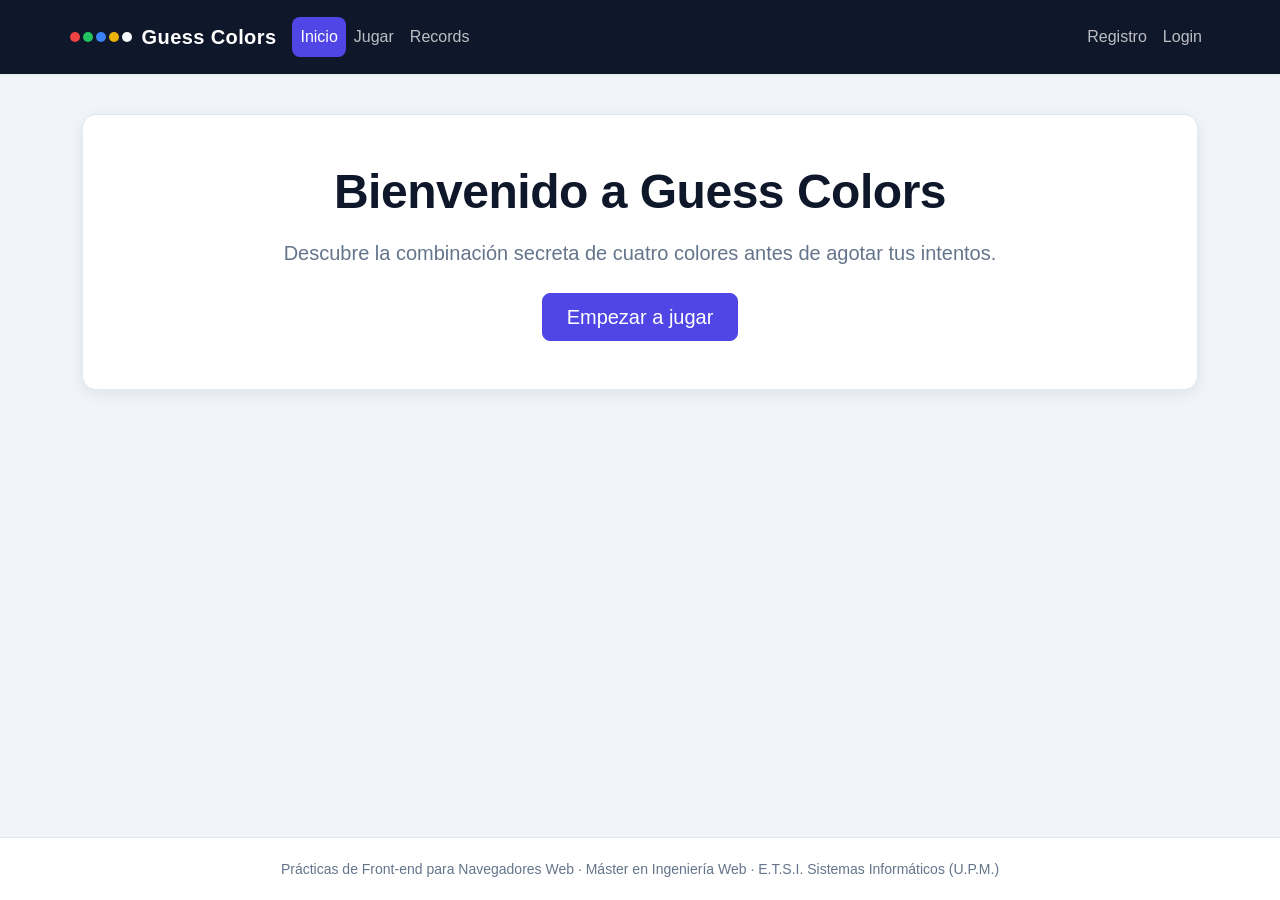
==== index.html @ e3cc64c1 "feat: añadir barra de navegación y esqueleto de páginas" ====
<!DOCTYPE html>
<html lang="es">

<head>
  <meta charset="UTF-8">
  <meta name="viewport" content="width=device-width, initial-scale=1.0">
  <meta name="description" content="Guess Colors: juego de adivinar la combinación secreta de colores.">
  <title>Inicio · Guess Colors</title>
  <link rel="stylesheet" href="lib/bootstrap/bootstrap.min.css">
  <link rel="stylesheet" href="css/styles.css">
</head>

<body>
  <header class="site-header">
    <nav class="navbar navbar-expand-md container py-3 site-nav">
      <a class="navbar-brand" href="index.html">
        <span class="brand-dots">
          <span style="background:#ef4444"></span>
          <span style="background:#22c55e"></span>
          <span style="background:#3b82f6"></span>
          <span style="background:#eab308"></span>
          <span style="background:#f8fafc"></span>
        </span>
        Guess Colors
      </a>

      <button class="navbar-toggler" type="button" data-bs-toggle="collapse" data-bs-target="#mainNav"
        aria-controls="mainNav" aria-expanded="false" aria-label="Mostrar menú">
        <span class="navbar-toggler-icon"></span>
      </button>

      <div class="collapse navbar-collapse" id="mainNav">
        <ul class="navbar-nav me-auto mb-2 mb-md-0">
          <li class="nav-item"><a class="nav-link active" href="index.html">Inicio</a></li>
          <li class="nav-item"><a class="nav-link" href="play.html">Jugar</a></li>
          <li class="nav-item"><a class="nav-link" href="records.html">Records</a></li>
        </ul>
        <ul class="navbar-nav mb-2 mb-md-0">
          <li class="nav-item"><a class="nav-link" href="register.html">Registro</a></li>
          <li class="nav-item"><a class="nav-link" href="login.html">Login</a></li>
        </ul>
      </div>
    </nav>
  </header>

  <main class="container">
    <section class="surface p-4 p-md-5 text-center">
      <h1 class="page-title display-5 mb-3">Bienvenido a Guess Colors</h1>
      <p class="page-subtitle lead mb-4">
        Descubre la combinación secreta de cuatro colores antes de agotar tus intentos.
      </p>
      <a class="btn btn-primary btn-lg px-4" href="play.html">Empezar a jugar</a>
    </section>
  </main>

  <footer class="site-footer">
    Prácticas de Front-end para Navegadores Web · Máster en Ingeniería Web · E.T.S.I. Sistemas Informáticos (U.P.M.)
  </footer>

  <script src="lib/bootstrap/bootstrap.bundle.min.js"></script>
</body>

</html>
---- css/styles.css ----
:root {
  --color-bg: #f1f5f9;
  --color-surface: #ffffff;
  --color-primary: #4f46e5;
  --color-primary-dark: #4338ca;
  --color-primary-soft: #eef2ff;
  --color-text: #0f172a;
  --color-muted: #64748b;
  --color-border: #e2e8f0;
  --color-success: #16a34a;
  --color-danger: #dc2626;
  --shadow-sm: 0 1px 2px rgba(15, 23, 42, 0.06);
  --shadow-md: 0 4px 16px rgba(15, 23, 42, 0.08);
  --shadow-lg: 0 12px 32px rgba(15, 23, 42, 0.12);
  --radius-sm: 8px;
  --radius-md: 14px;
  --radius-lg: 22px;
}

* {
  box-sizing: border-box;
}

html,
body {
  min-height: 100%;
}

body {
  margin: 0;
  display: flex;
  flex-direction: column;
  min-height: 100vh;
  background: var(--color-bg);
  color: var(--color-text);
  font-family: "Segoe UI", Roboto, "Helvetica Neue", Arial, sans-serif;
  line-height: 1.6;
}

.site-header {
  background: var(--color-text);
  box-shadow: var(--shadow-sm);
  position: sticky;
  top: 0;
  z-index: 20;
}

.site-header .navbar-brand {
  display: flex;
  align-items: center;
  gap: 0.6rem;
  font-weight: 700;
  letter-spacing: 0.02em;
  color: #ffffff;
}

.site-header .navbar-brand:hover {
  color: #ffffff;
}

.brand-dots {
  display: inline-flex;
  gap: 3px;
}

.brand-dots span {
  width: 10px;
  height: 10px;
  border-radius: 50%;
  display: inline-block;
}

.site-nav .nav-link {
  color: rgba(255, 255, 255, 0.72);
  font-weight: 500;
  border-radius: var(--radius-sm);
  padding: 0.45rem 0.9rem;
  transition: color 0.15s ease, background-color 0.15s ease;
}

.site-nav .nav-link:hover {
  color: #ffffff;
  background: rgba(255, 255, 255, 0.08);
}

.site-nav .nav-link.active {
  color: #ffffff;
  background: var(--color-primary);
}

main {
  flex: 1 0 auto;
  padding: 2.5rem 1rem 3.5rem;
}

.page-title {
  font-weight: 700;
  letter-spacing: -0.01em;
}

.page-subtitle {
  color: var(--color-muted);
}

.surface {
  background: var(--color-surface);
  border: 1px solid var(--color-border);
  border-radius: var(--radius-md);
  box-shadow: var(--shadow-md);
}

.surface + .surface {
  margin-top: 1.5rem;
}

.site-footer {
  flex-shrink: 0;
  background: var(--color-surface);
  border-top: 1px solid var(--color-border);
  color: var(--color-muted);
  font-size: 0.875rem;
  padding: 1.25rem 1rem;
  text-align: center;
}

.btn-primary {
  background: var(--color-primary);
  border-color: var(--color-primary);
}

.btn-primary:hover,
.btn-primary:focus {
  background: var(--color-primary-dark);
  border-color: var(--color-primary-dark);
}

@media (max-width: 575.98px) {
  main {
    padding-top: 1.75rem;
  }
}
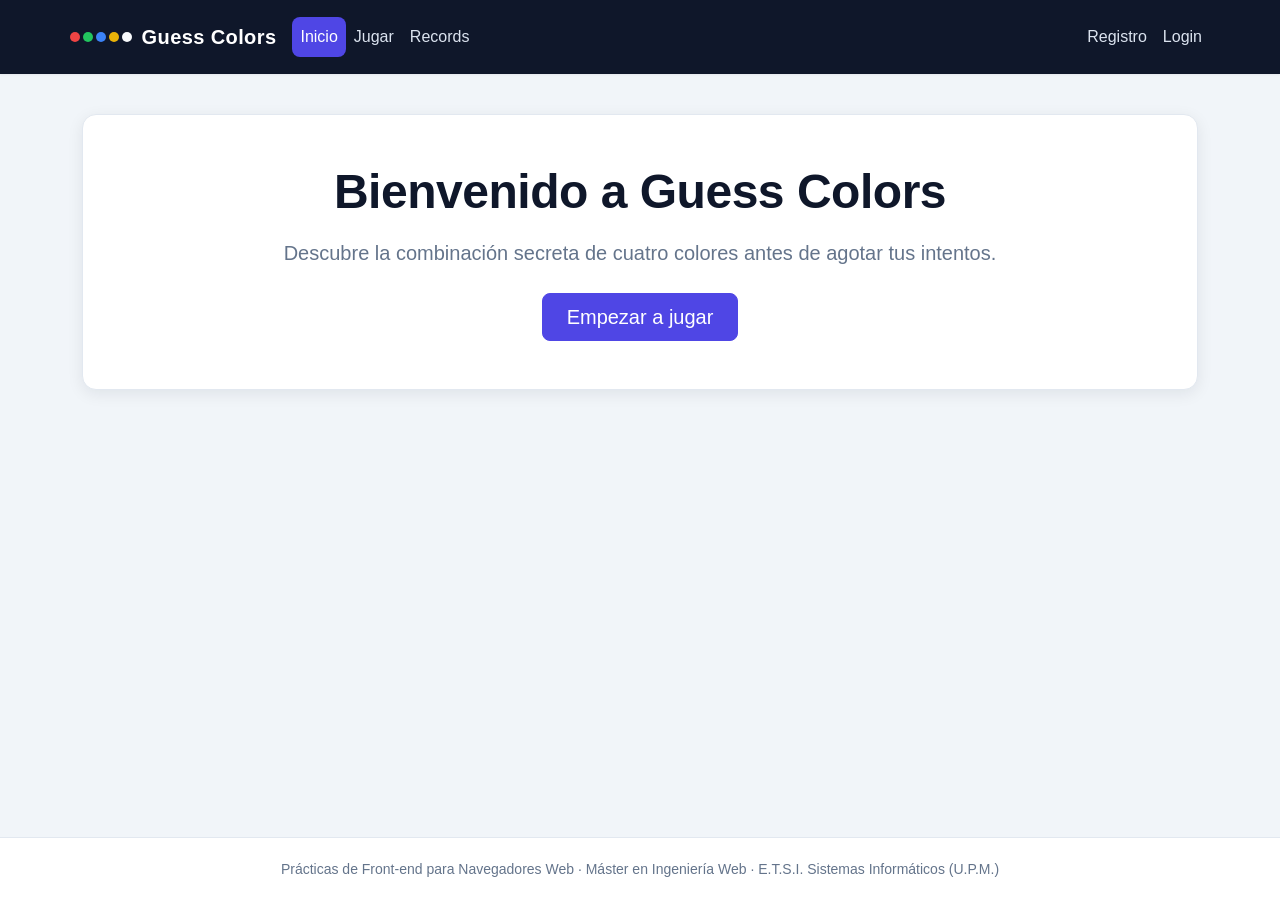
==== commit 60fee1a9: "refactor: simplificar el marcado de las páginas" ====
--- a/index.html
+++ b/index.html
@@ -24,8 +24,7 @@
         Guess Colors
       </a>
 
-      <button class="navbar-toggler" type="button" data-bs-toggle="collapse" data-bs-target="#mainNav"
-        aria-controls="mainNav" aria-expanded="false" aria-label="Mostrar menú">
+      <button class="navbar-toggler" type="button" data-bs-toggle="collapse" data-bs-target="#mainNav">
         <span class="navbar-toggler-icon"></span>
       </button>
 
--- a/css/styles.css
+++ b/css/styles.css
@@ -71,7 +71,7 @@
 }
 
 .site-nav .nav-link {
-  color: rgba(255, 255, 255, 0.72);
+  color: #dbe3ef;
   font-weight: 500;
   border-radius: var(--radius-sm);
   padding: 0.45rem 0.9rem;
@@ -80,7 +80,7 @@
 
 .site-nav .nav-link:hover {
   color: #ffffff;
-  background: rgba(255, 255, 255, 0.08);
+  background: #334155;
 }
 
 .site-nav .nav-link.active {
@@ -139,3 +139,166 @@
     padding-top: 1.75rem;
   }
 }
+
+.color-swatch {
+  width: 54px;
+  height: 54px;
+  border-radius: 50%;
+  border: 2px solid var(--color-border);
+  cursor: pointer;
+  padding: 0;
+  transition: transform 0.12s ease, box-shadow 0.12s ease;
+}
+
+.color-swatch:hover:not(:disabled) {
+  transform: translateY(-2px);
+  box-shadow: var(--shadow-md);
+}
+
+.color-swatch:disabled {
+  cursor: not-allowed;
+  opacity: 0.4;
+}
+
+.guess-slot {
+  width: 54px;
+  height: 54px;
+  border-radius: 50%;
+  border: 2px dashed var(--color-border);
+  background: #f8fafc;
+}
+
+.guess-slot--filled {
+  border-style: solid;
+}
+
+.attempt-row {
+  display: flex;
+  align-items: center;
+  gap: 1rem;
+  padding: 0.65rem 0.85rem;
+  border-radius: var(--radius-sm);
+  border: 1px solid var(--color-border);
+  background: var(--color-surface);
+}
+
+.attempt-row + .attempt-row {
+  margin-top: 0.5rem;
+}
+
+.attempt-number {
+  font-weight: 700;
+  color: var(--color-muted);
+  min-width: 2.25rem;
+}
+
+.attempt-colors {
+  display: flex;
+  gap: 0.35rem;
+}
+
+.attempt-color {
+  width: 26px;
+  height: 26px;
+  border-radius: 50%;
+  border: 1px solid rgba(15, 23, 42, 0.15);
+}
+
+.attempt-pegs {
+  display: flex;
+  gap: 0.3rem;
+  margin-left: auto;
+}
+
+.peg {
+  width: 15px;
+  height: 15px;
+  border-radius: 50%;
+  border: 1px solid rgba(15, 23, 42, 0.25);
+}
+
+.peg--black {
+  background: #0f172a;
+  border-color: #0f172a;
+}
+
+.peg--white {
+  background: #ffffff;
+}
+
+.peg--empty {
+  background: transparent;
+  border-style: dashed;
+  border-color: var(--color-border);
+}
+
+.alert:empty {
+  display: none;
+}
+
+.peg-legend {
+  display: inline-flex;
+  align-items: center;
+  gap: 0.4rem;
+  font-size: 0.8rem;
+  color: var(--color-muted);
+}
+
+.end-banner {
+  margin-top: 1rem;
+  padding: 1rem 1.15rem;
+  border-radius: var(--radius-md);
+  border-left: 5px solid;
+  animation: end-banner-pop 0.35s ease-out;
+}
+
+.end-banner--win {
+  background: #ecfdf5;
+  border-left-color: var(--color-success);
+  color: #065f46;
+}
+
+.end-banner--lose {
+  background: #fef2f2;
+  border-left-color: var(--color-danger);
+  color: #7f1d1d;
+}
+
+.end-banner__title {
+  font-size: 1.15rem;
+  font-weight: 700;
+}
+
+.end-banner__detail {
+  font-size: 0.9rem;
+}
+
+@keyframes end-banner-pop {
+  from {
+    opacity: 0;
+    transform: translateY(8px);
+  }
+  to {
+    opacity: 1;
+    transform: translateY(0);
+  }
+}
+
+@media (prefers-reduced-motion: reduce) {
+  .end-banner {
+    animation: none;
+  }
+}
+
+.secret-reveal {
+  display: flex;
+  align-items: center;
+  gap: 0.5rem;
+  margin-top: 0.75rem;
+  font-weight: 600;
+}
+
+.secret-reveal .attempt-color {
+  width: 32px;
+  height: 32px;
+}
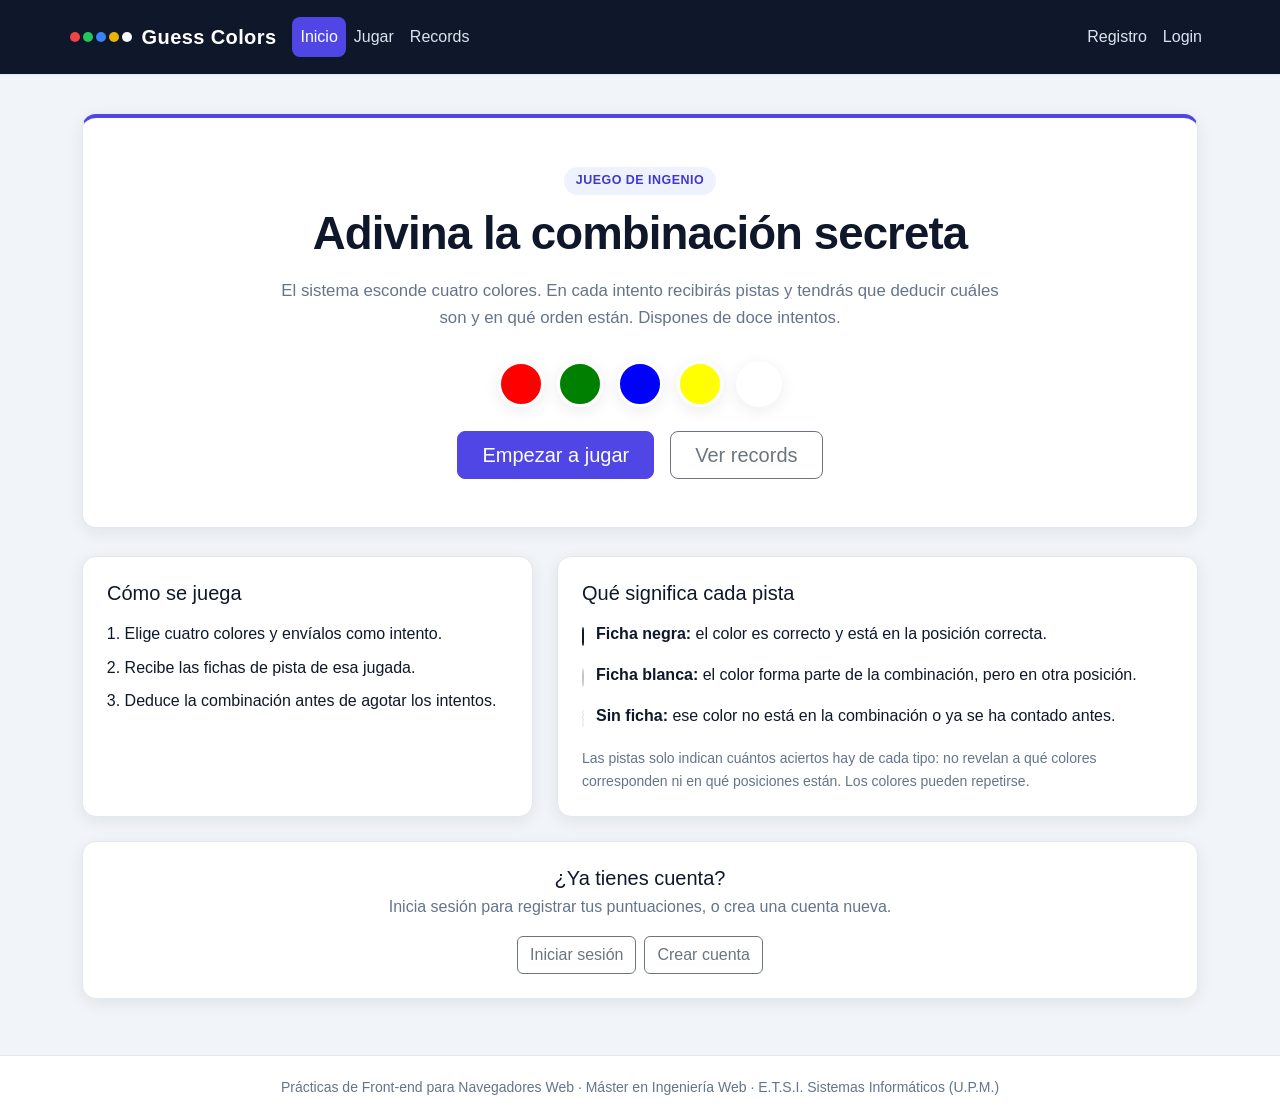
==== commit b8e09484: "feat: elaborar la página de presentación" ====
--- a/index.html
+++ b/index.html
@@ -43,12 +43,70 @@
   </header>
 
   <main class="container">
-    <section class="surface p-4 p-md-5 text-center">
-      <h1 class="page-title display-5 mb-3">Bienvenido a Guess Colors</h1>
-      <p class="page-subtitle lead mb-4">
-        Descubre la combinación secreta de cuatro colores antes de agotar tus intentos.
+    <section class="hero surface p-4 p-md-5 text-center">
+      <span class="hero__eyebrow">Juego de ingenio</span>
+      <h1 class="hero__title">Adivina la combinación secreta</h1>
+      <p class="hero__lead">
+        El sistema esconde cuatro colores. En cada intento recibirás pistas y tendrás que
+        deducir cuáles son y en qué orden están. Dispones de doce intentos.
       </p>
-      <a class="btn btn-primary btn-lg px-4" href="play.html">Empezar a jugar</a>
+
+      <div class="hero__colors" id="heroColors"></div>
+
+      <div class="d-flex flex-wrap justify-content-center gap-3 mt-4">
+        <a class="btn btn-primary btn-lg px-4" href="play.html">Empezar a jugar</a>
+        <a class="btn btn-outline-secondary btn-lg px-4" href="records.html">Ver records</a>
+      </div>
+    </section>
+
+    <section class="row g-4 mt-1">
+      <div class="col-md-5">
+        <article class="surface h-100 p-4">
+          <h2 class="h5 mb-3">Cómo se juega</h2>
+          <ol class="steps mb-0">
+            <li>Elige cuatro colores y envíalos como intento.</li>
+            <li>Recibe las fichas de pista de esa jugada.</li>
+            <li>Deduce la combinación antes de agotar los intentos.</li>
+          </ol>
+        </article>
+      </div>
+
+      <div class="col-md-7">
+        <article class="surface h-100 p-4">
+          <h2 class="h5 mb-3">Qué significa cada pista</h2>
+
+          <div class="rule-row">
+            <span class="rule-row__pegs"><span class="peg peg--black"></span></span>
+            <span><strong>Ficha negra:</strong> el color es correcto y está en la posición correcta.</span>
+          </div>
+
+          <div class="rule-row">
+            <span class="rule-row__pegs"><span class="peg peg--white"></span></span>
+            <span><strong>Ficha blanca:</strong> el color forma parte de la combinación, pero en otra posición.</span>
+          </div>
+
+          <div class="rule-row">
+            <span class="rule-row__pegs"><span class="peg peg--empty"></span></span>
+            <span><strong>Sin ficha:</strong> ese color no está en la combinación o ya se ha contado antes.</span>
+          </div>
+
+          <p class="page-subtitle small mt-3 mb-0">
+            Las pistas solo indican cuántos aciertos hay de cada tipo: no revelan a qué colores
+            corresponden ni en qué posiciones están. Los colores pueden repetirse.
+          </p>
+        </article>
+      </div>
+    </section>
+
+    <section class="surface p-4 mt-4 text-center">
+      <h2 class="h5 mb-1">¿Ya tienes cuenta?</h2>
+      <p class="page-subtitle mb-3">
+        Inicia sesión para registrar tus puntuaciones, o crea una cuenta nueva.
+      </p>
+      <div class="d-flex flex-wrap justify-content-center gap-2">
+        <a class="btn btn-outline-secondary" href="login.html">Iniciar sesión</a>
+        <a class="btn btn-outline-secondary" href="register.html">Crear cuenta</a>
+      </div>
     </section>
   </main>
 
@@ -57,6 +115,9 @@
   </footer>
 
   <script src="lib/bootstrap/bootstrap.bundle.min.js"></script>
+  <script src="js/models/Game.js"></script>
+  <script src="js/api/ApiClient.js"></script>
+  <script src="js/pages/home.js"></script>
 </body>
 
 </html>
--- a/css/styles.css
+++ b/css/styles.css
@@ -290,6 +290,141 @@
   }
 }
 
+.records-table {
+  margin-bottom: 0;
+}
+
+.records-table thead th {
+  border-bottom: 2px solid var(--color-border);
+  color: var(--color-muted);
+  font-size: 0.78rem;
+  letter-spacing: 0.04em;
+  text-transform: uppercase;
+  font-weight: 600;
+}
+
+.records-table tbody tr:nth-child(odd) {
+  background: #f8fafc;
+}
+
+.records-table tbody td {
+  vertical-align: middle;
+}
+
+.rank-badge {
+  display: inline-flex;
+  align-items: center;
+  justify-content: center;
+  width: 28px;
+  height: 28px;
+  border-radius: 50%;
+  background: var(--color-primary-soft);
+  color: var(--color-primary-dark);
+  font-weight: 700;
+  font-size: 0.85rem;
+}
+
+.rank-badge--1 {
+  background: #fef3c7;
+  color: #92400e;
+}
+
+.rank-badge--2 {
+  background: #e2e8f0;
+  color: #334155;
+}
+
+.rank-badge--3 {
+  background: #ffedd5;
+  color: #9a3412;
+}
+
+.rank-badge--top {
+  box-shadow: 0 0 0 2px rgba(15, 23, 42, 0.06);
+}
+
+.record-score {
+  font-weight: 700;
+}
+
+.records-status {
+  color: var(--color-muted);
+}
+
+.records-status--error {
+  color: var(--color-danger);
+}
+
+.hero {
+  border-top: 4px solid var(--color-primary);
+}
+
+.hero__eyebrow {
+  display: inline-block;
+  margin-bottom: 0.75rem;
+  padding: 0.25rem 0.75rem;
+  border-radius: 999px;
+  background: var(--color-primary-soft);
+  color: var(--color-primary-dark);
+  font-size: 0.78rem;
+  font-weight: 600;
+  letter-spacing: 0.04em;
+  text-transform: uppercase;
+}
+
+.hero__title {
+  font-size: clamp(1.9rem, 4.2vw, 2.85rem);
+  font-weight: 800;
+  letter-spacing: -0.02em;
+  margin-bottom: 1rem;
+}
+
+.hero__lead {
+  max-width: 46rem;
+  margin: 0 auto;
+  color: var(--color-muted);
+  font-size: 1.05rem;
+}
+
+.hero__colors {
+  display: flex;
+  flex-wrap: wrap;
+  justify-content: center;
+  gap: 0.85rem;
+  margin-top: 1.85rem;
+}
+
+.hero__color {
+  width: 46px;
+  height: 46px;
+  border-radius: 50%;
+  border: 3px solid var(--color-surface);
+  box-shadow: var(--shadow-md);
+}
+
+.steps {
+  padding-left: 1.1rem;
+}
+
+.steps li + li {
+  margin-top: 0.5rem;
+}
+
+.rule-row {
+  display: flex;
+  align-items: flex-start;
+  gap: 0.75rem;
+}
+
+.rule-row + .rule-row {
+  margin-top: 0.75rem;
+}
+
+.rule-row__pegs {
+  flex-shrink: 0;
+  padding-top: 0.2rem;
+}
+
 .secret-reveal {
   display: flex;
   align-items: center;
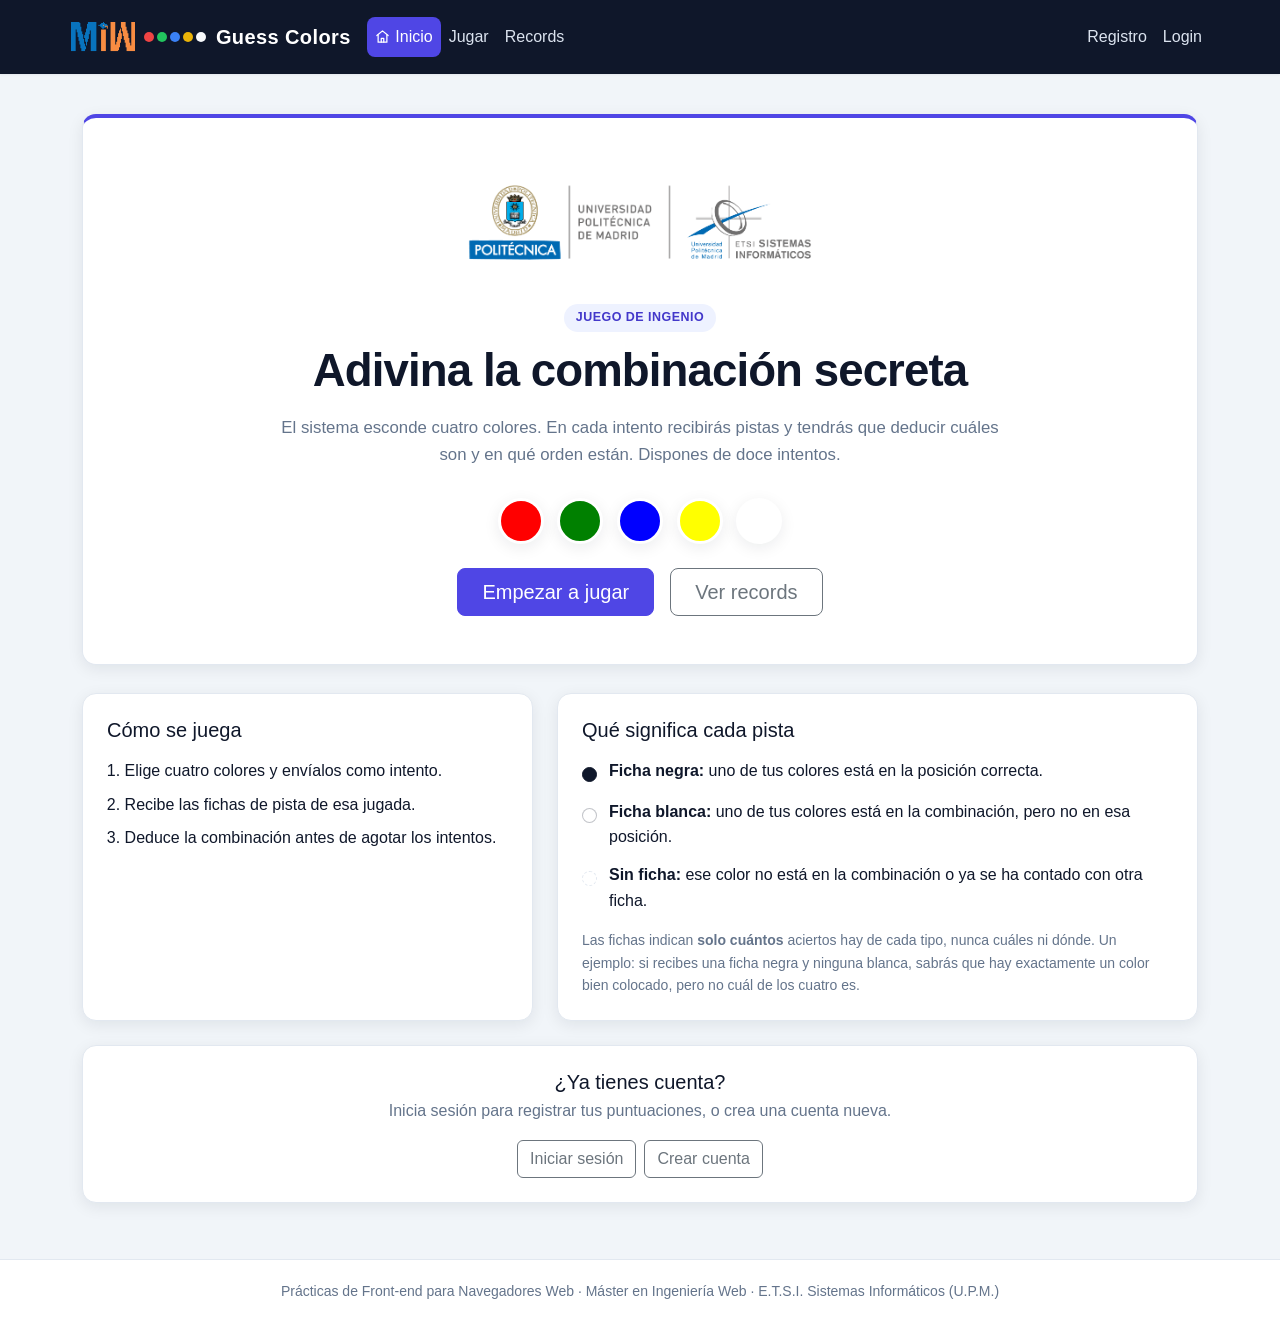
==== commit 2d8c7062: "feat: añadir logotipos institucionales y acceso de inicio" ====
--- a/index.html
+++ b/index.html
@@ -14,6 +14,7 @@
   <header class="site-header">
     <nav class="navbar navbar-expand-md container py-3 site-nav">
       <a class="navbar-brand" href="index.html">
+        <img class="brand-logo" src="img/miw.png" alt="MIW">
         <span class="brand-dots">
           <span style="background:#ef4444"></span>
           <span style="background:#22c55e"></span>
@@ -30,7 +31,7 @@
 
       <div class="collapse navbar-collapse" id="mainNav">
         <ul class="navbar-nav me-auto mb-2 mb-md-0">
-          <li class="nav-item"><a class="nav-link active" href="index.html">Inicio</a></li>
+          <li class="nav-item"><a class="nav-link active" href="index.html"><svg class="nav-icon" viewBox="0 0 24 24" fill="none" stroke="currentColor" stroke-width="2" stroke-linecap="round" stroke-linejoin="round"><path d="M3 10.5 12 3l9 7.5"/><path d="M5 9.5V21h14V9.5"/><path d="M10 21v-6h4v6"/></svg>Inicio</a></li>
           <li class="nav-item"><a class="nav-link" href="play.html">Jugar</a></li>
           <li class="nav-item"><a class="nav-link" href="records.html">Records</a></li>
         </ul>
@@ -44,6 +45,7 @@
 
   <main class="container">
     <section class="hero surface p-4 p-md-5 text-center">
+      <img class="hero__logo" src="img/upm-etsisi.png" alt="Universidad Politécnica de Madrid · E.T.S.I. Sistemas Informáticos">
       <span class="hero__eyebrow">Juego de ingenio</span>
       <h1 class="hero__title">Adivina la combinación secreta</h1>
       <p class="hero__lead">
@@ -77,22 +79,23 @@
 
           <div class="rule-row">
             <span class="rule-row__pegs"><span class="peg peg--black"></span></span>
-            <span><strong>Ficha negra:</strong> el color es correcto y está en la posición correcta.</span>
+            <span><strong>Ficha negra:</strong> uno de tus colores está en la posición correcta.</span>
           </div>
 
           <div class="rule-row">
             <span class="rule-row__pegs"><span class="peg peg--white"></span></span>
-            <span><strong>Ficha blanca:</strong> el color forma parte de la combinación, pero en otra posición.</span>
+            <span><strong>Ficha blanca:</strong> uno de tus colores está en la combinación, pero no en esa posición.</span>
           </div>
 
           <div class="rule-row">
             <span class="rule-row__pegs"><span class="peg peg--empty"></span></span>
-            <span><strong>Sin ficha:</strong> ese color no está en la combinación o ya se ha contado antes.</span>
+            <span><strong>Sin ficha:</strong> ese color no está en la combinación o ya se ha contado con otra ficha.</span>
           </div>
 
           <p class="page-subtitle small mt-3 mb-0">
-            Las pistas solo indican cuántos aciertos hay de cada tipo: no revelan a qué colores
-            corresponden ni en qué posiciones están. Los colores pueden repetirse.
+            Las fichas indican <strong>solo cuántos</strong> aciertos hay de cada tipo, nunca cuáles ni dónde.
+            Un ejemplo: si recibes una ficha negra y ninguna blanca, sabrás que hay exactamente un color
+            bien colocado, pero no cuál de los cuatro es.
           </p>
         </article>
       </div>
--- a/css/styles.css
+++ b/css/styles.css
@@ -58,6 +58,27 @@
   color: #ffffff;
 }
 
+.brand-logo {
+  height: 30px;
+  width: auto;
+  display: block;
+}
+
+.nav-icon {
+  width: 15px;
+  height: 15px;
+  margin-right: 0.35rem;
+  vertical-align: -2px;
+}
+
+.hero__logo {
+  display: block;
+  width: 100%;
+  max-width: 380px;
+  height: auto;
+  margin: 0 auto 1.5rem;
+}
+
 .brand-dots {
   display: inline-flex;
   gap: 3px;
@@ -113,6 +134,12 @@
   margin-top: 1.5rem;
 }
 
+.form-narrow {
+  max-width: 500px;
+  margin-left: auto;
+  margin-right: auto;
+}
+
 .site-footer {
   flex-shrink: 0;
   background: var(--color-surface);
@@ -211,10 +238,12 @@
 }
 
 .peg {
+  display: inline-block;
   width: 15px;
   height: 15px;
   border-radius: 50%;
   border: 1px solid rgba(15, 23, 42, 0.25);
+  vertical-align: middle;
 }
 
 .peg--black {
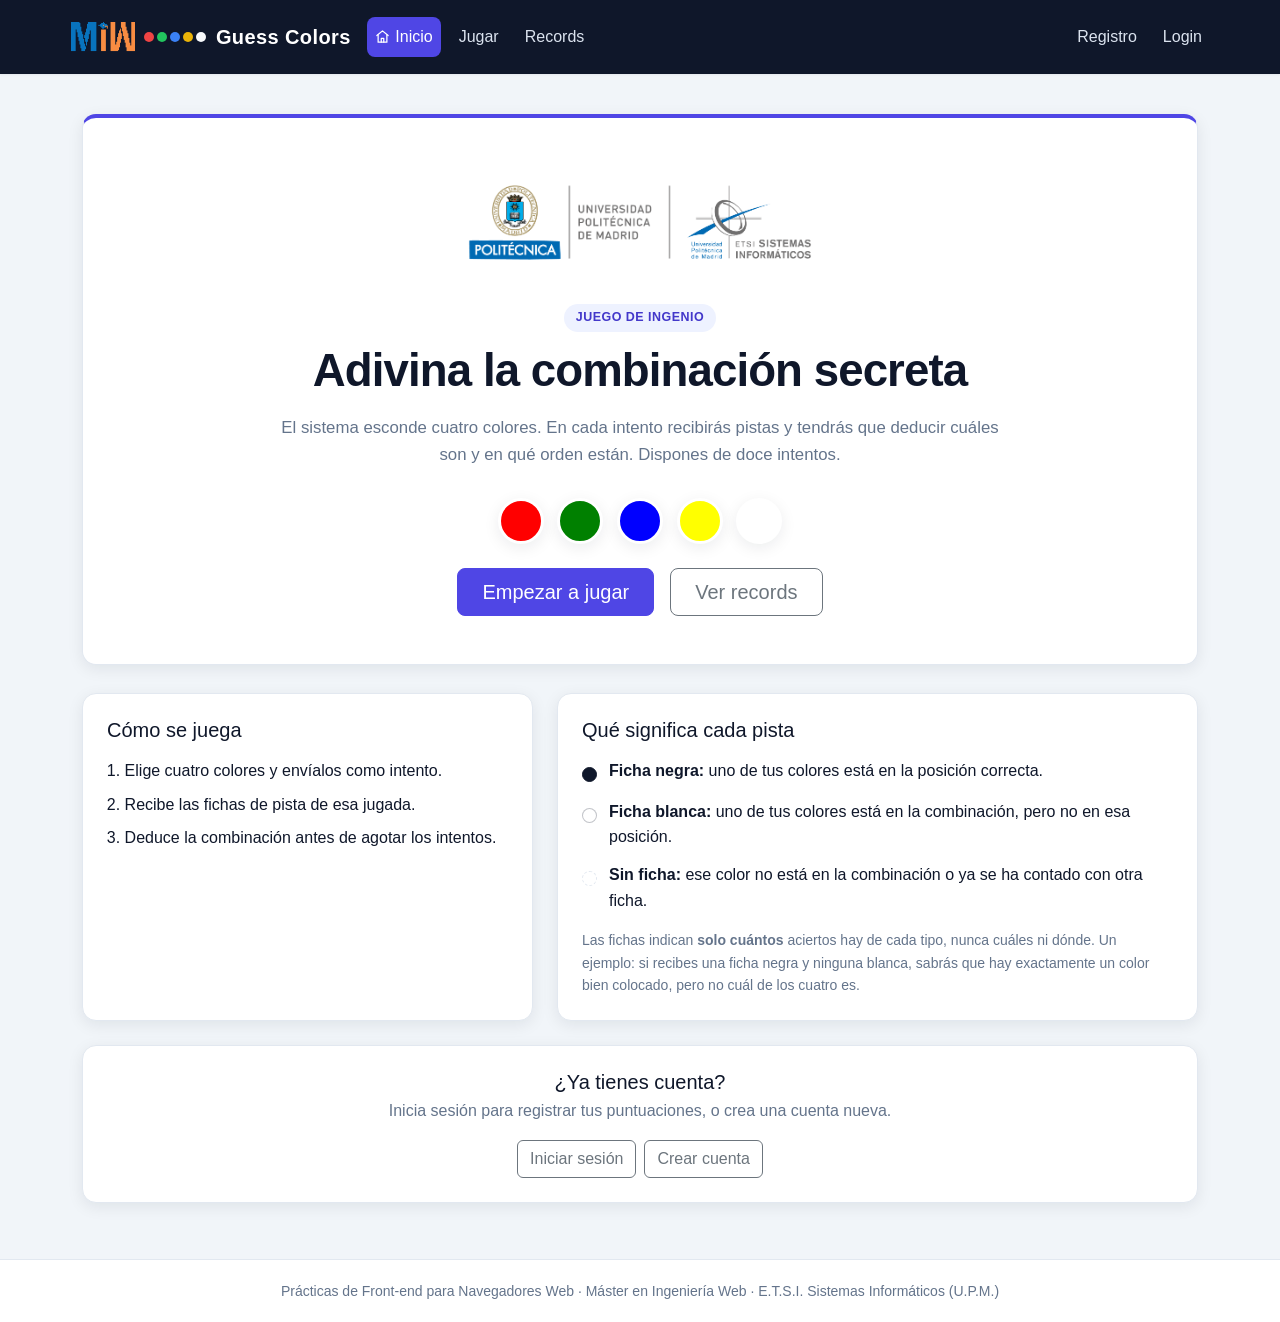
==== commit 723beb36: "style: separar los grupos del menú con espacio entre ellos" ====
--- a/index.html
+++ b/index.html
@@ -29,13 +29,13 @@
         <span class="navbar-toggler-icon"></span>
       </button>
 
-      <div class="collapse navbar-collapse" id="mainNav">
-        <ul class="navbar-nav me-auto mb-2 mb-md-0">
+      <div class="collapse navbar-collapse site-nav-groups" id="mainNav">
+        <ul class="navbar-nav nav-group">
           <li class="nav-item"><a class="nav-link active" href="index.html"><svg class="nav-icon" viewBox="0 0 24 24" fill="none" stroke="currentColor" stroke-width="2" stroke-linecap="round" stroke-linejoin="round"><path d="M3 10.5 12 3l9 7.5"/><path d="M5 9.5V21h14V9.5"/><path d="M10 21v-6h4v6"/></svg>Inicio</a></li>
           <li class="nav-item"><a class="nav-link" href="play.html">Jugar</a></li>
           <li class="nav-item"><a class="nav-link" href="records.html">Records</a></li>
         </ul>
-        <ul class="navbar-nav mb-2 mb-md-0">
+        <ul class="navbar-nav nav-group">
           <li class="nav-item"><a class="nav-link" href="register.html">Registro</a></li>
           <li class="nav-item"><a class="nav-link" href="login.html">Login</a></li>
         </ul>
--- a/css/styles.css
+++ b/css/styles.css
@@ -71,6 +71,28 @@
   vertical-align: -2px;
 }
 
+.site-nav-groups {
+  justify-content: space-between;
+}
+
+.nav-group {
+  flex-direction: row;
+  gap: 10px;
+}
+
+@media (max-width: 767.98px) {
+  .site-nav-groups {
+    flex-direction: column;
+    justify-content: flex-start;
+  }
+
+  .nav-group {
+    flex-direction: column;
+    gap: 6px;
+    margin-top: 0.75rem;
+  }
+}
+
 .hero__logo {
   display: block;
   width: 100%;
